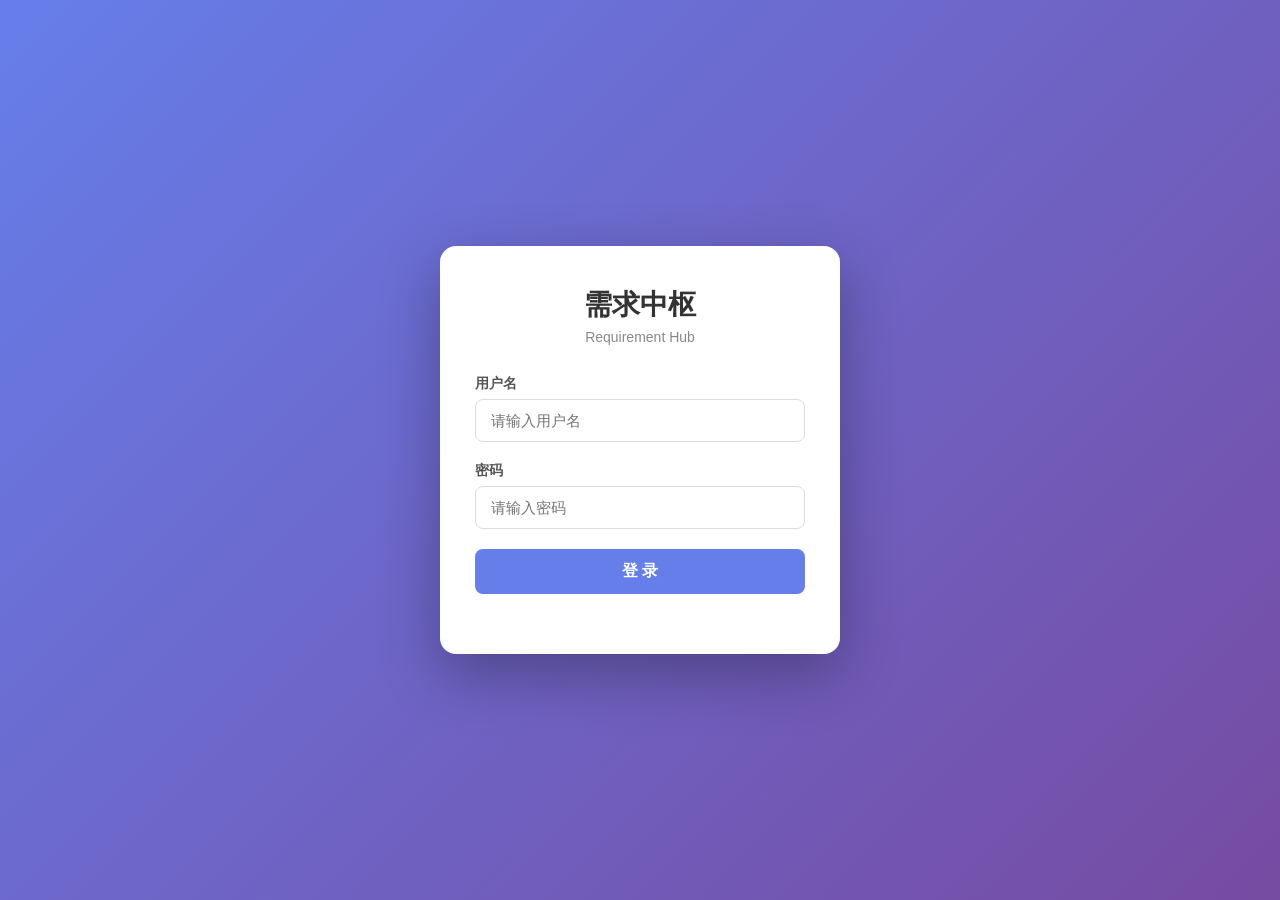
==== frontend/login.html @ 0f526c70 "V1.0：企业多节点AI智能协同系统——AI需求收集/跟进/报告系统（FastAPI + 原生前端）" ====
<!DOCTYPE html>
<html lang="zh-CN">
<head>
    <meta charset="UTF-8">
    <meta name="viewport" content="width=device-width, initial-scale=1.0">
    <title>需求中枢 - 登录</title>
    <link rel="stylesheet" href="css/style.css">
</head>
<body>
    <div class="login-container">
        <div class="login-box">
            <h1>需求中枢</h1>
            <p class="subtitle">Requirement Hub</p>
            <form id="loginForm">
                <div class="form-group">
                    <label for="username">用户名</label>
                    <input type="text" id="username" placeholder="请输入用户名" required>
                </div>
                <div class="form-group">
                    <label for="password">密码</label>
                    <input type="password" id="password" placeholder="请输入密码" required>
                </div>
                <div id="errorMsg" class="error-msg" style="display:none;">用户名或密码错误</div>
                <button type="submit" class="btn-login">登 录</button>
            </form>
            <div class="footer-info">
                <span></span>
            </div>
        </div>
    </div>
    <script src="js/api.js"></script>
    <script src="js/auth.js"></script>
    <script>
        document.getElementById('loginForm').addEventListener('submit', async function(e) {
            e.preventDefault();
            const username = document.getElementById('username').value.trim();
            const password = document.getElementById('password').value.trim();
            const errorEl = document.getElementById('errorMsg');
            try {
                const result = await login(username, password);
                if (result) {
                    // 登录成功，跳转到对应界面
                    const user = getCurrentUser();
                    if (user && user.role === 'admin') {
                        window.location.href = 'parent.html';
                    } else {
                        window.location.href = 'child.html';
                    }
                } else {
                    errorEl.style.display = 'block';
                }
            } catch (e) {
                errorEl.style.display = 'block';
            }
        });
    </script>
</body>
</html>
---- frontend/css/style.css ----
* {
    margin: 0;
    padding: 0;
    box-sizing: border-box;
    font-family: 'Segoe UI', Tahoma, Geneva, Verdana, sans-serif;
}

body {
    background: #f0f2f5;
    min-height: 100vh;
    display: flex;
    justify-content: center;
    align-items: center;
}

/* 登录页面样式 */
.login-container {
    display: flex;
    justify-content: center;
    align-items: center;
    width: 100%;
    height: 100vh;
    background: linear-gradient(135deg, #667eea 0%, #764ba2 100%);
}

.login-box {
    background: white;
    padding: 40px 35px;
    border-radius: 16px;
    box-shadow: 0 20px 60px rgba(0,0,0,0.3);
    width: 100%;
    max-width: 400px;
    text-align: center;
}

.login-box h1 {
    font-size: 28px;
    color: #333;
    margin-bottom: 5px;
}

.login-box .subtitle {
    color: #888;
    font-size: 14px;
    margin-bottom: 30px;
}

.form-group {
    margin-bottom: 20px;
    text-align: left;
}

.form-group label {
    display: block;
    margin-bottom: 6px;
    font-weight: 600;
    color: #555;
    font-size: 14px;
}

.form-group input {
    width: 100%;
    padding: 12px 15px;
    border: 1px solid #ddd;
    border-radius: 8px;
    font-size: 15px;
    transition: border-color 0.3s;
}

.form-group input:focus {
    outline: none;
    border-color: #667eea;
    box-shadow: 0 0 0 3px rgba(102, 126, 234, 0.2);
}

.btn-login {
    width: 100%;
    padding: 12px;
    background: #667eea;
    border: none;
    border-radius: 8px;
    color: white;
    font-size: 16px;
    font-weight: 600;
    cursor: pointer;
    transition: background 0.3s;
}

.btn-login:hover {
    background: #5a6fd6;
}

.error-msg {
    color: #e74c3c;
    font-size: 14px;
    margin-bottom: 15px;
    padding: 8px;
    background: #fde8e8;
    border-radius: 6px;
}

.footer-info {
    margin-top: 20px;
    font-size: 13px;
    color: #aaa;
}
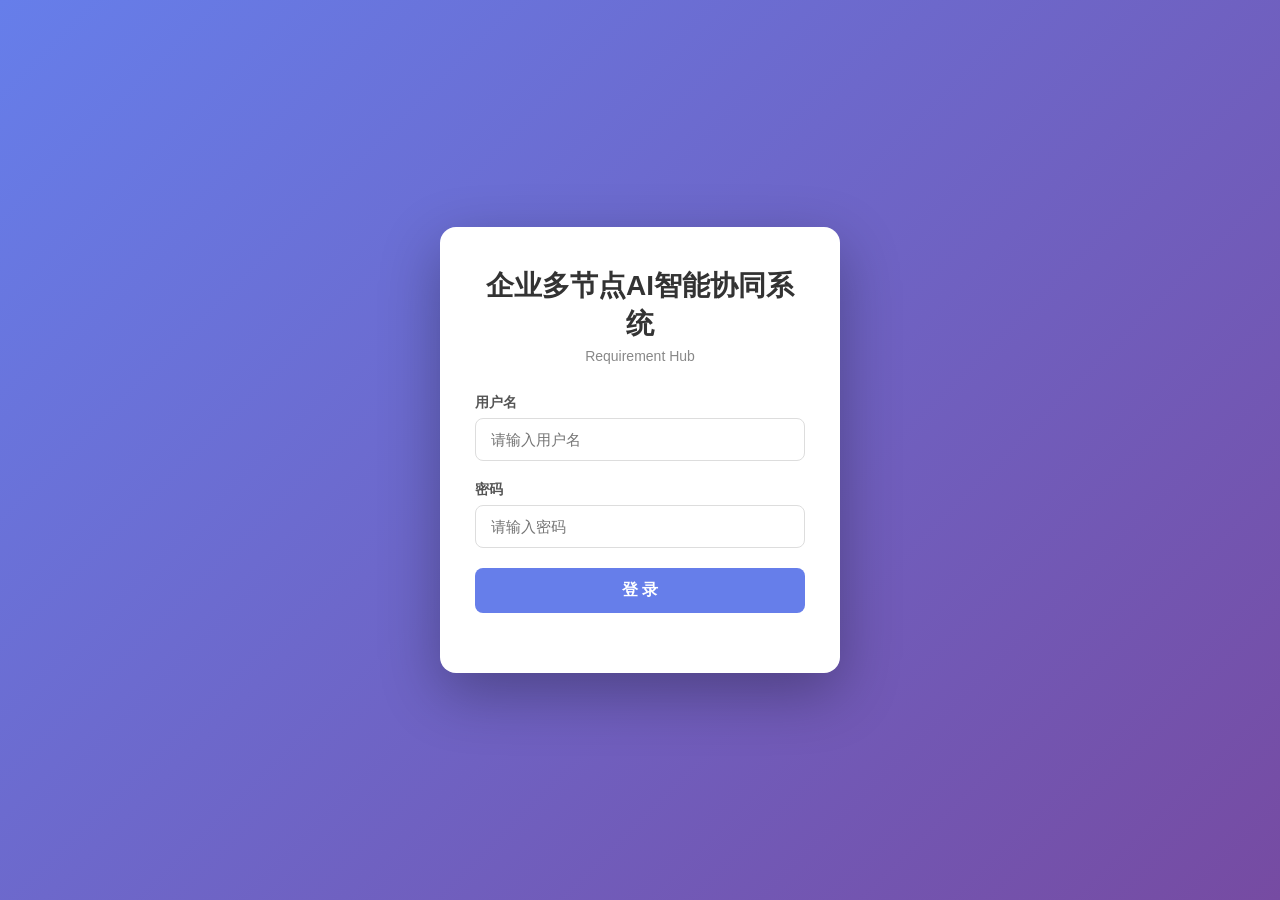
==== commit 1c201ca0: "feat: 企业多节点AI智能协同系统公测版（双端架构+AI需求收集+知识库+实时推送）" ====
--- a/frontend/login.html
+++ b/frontend/login.html
@@ -3,13 +3,13 @@
 <head>
     <meta charset="UTF-8">
     <meta name="viewport" content="width=device-width, initial-scale=1.0">
-    <title>需求中枢 - 登录</title>
+    <title>企业多节点AI智能协同系统 - 登录</title>
     <link rel="stylesheet" href="css/style.css">
 </head>
 <body>
     <div class="login-container">
         <div class="login-box">
-            <h1>需求中枢</h1>
+            <h1>企业多节点AI智能协同系统</h1>
             <p class="subtitle">Requirement Hub</p>
             <form id="loginForm">
                 <div class="form-group">
